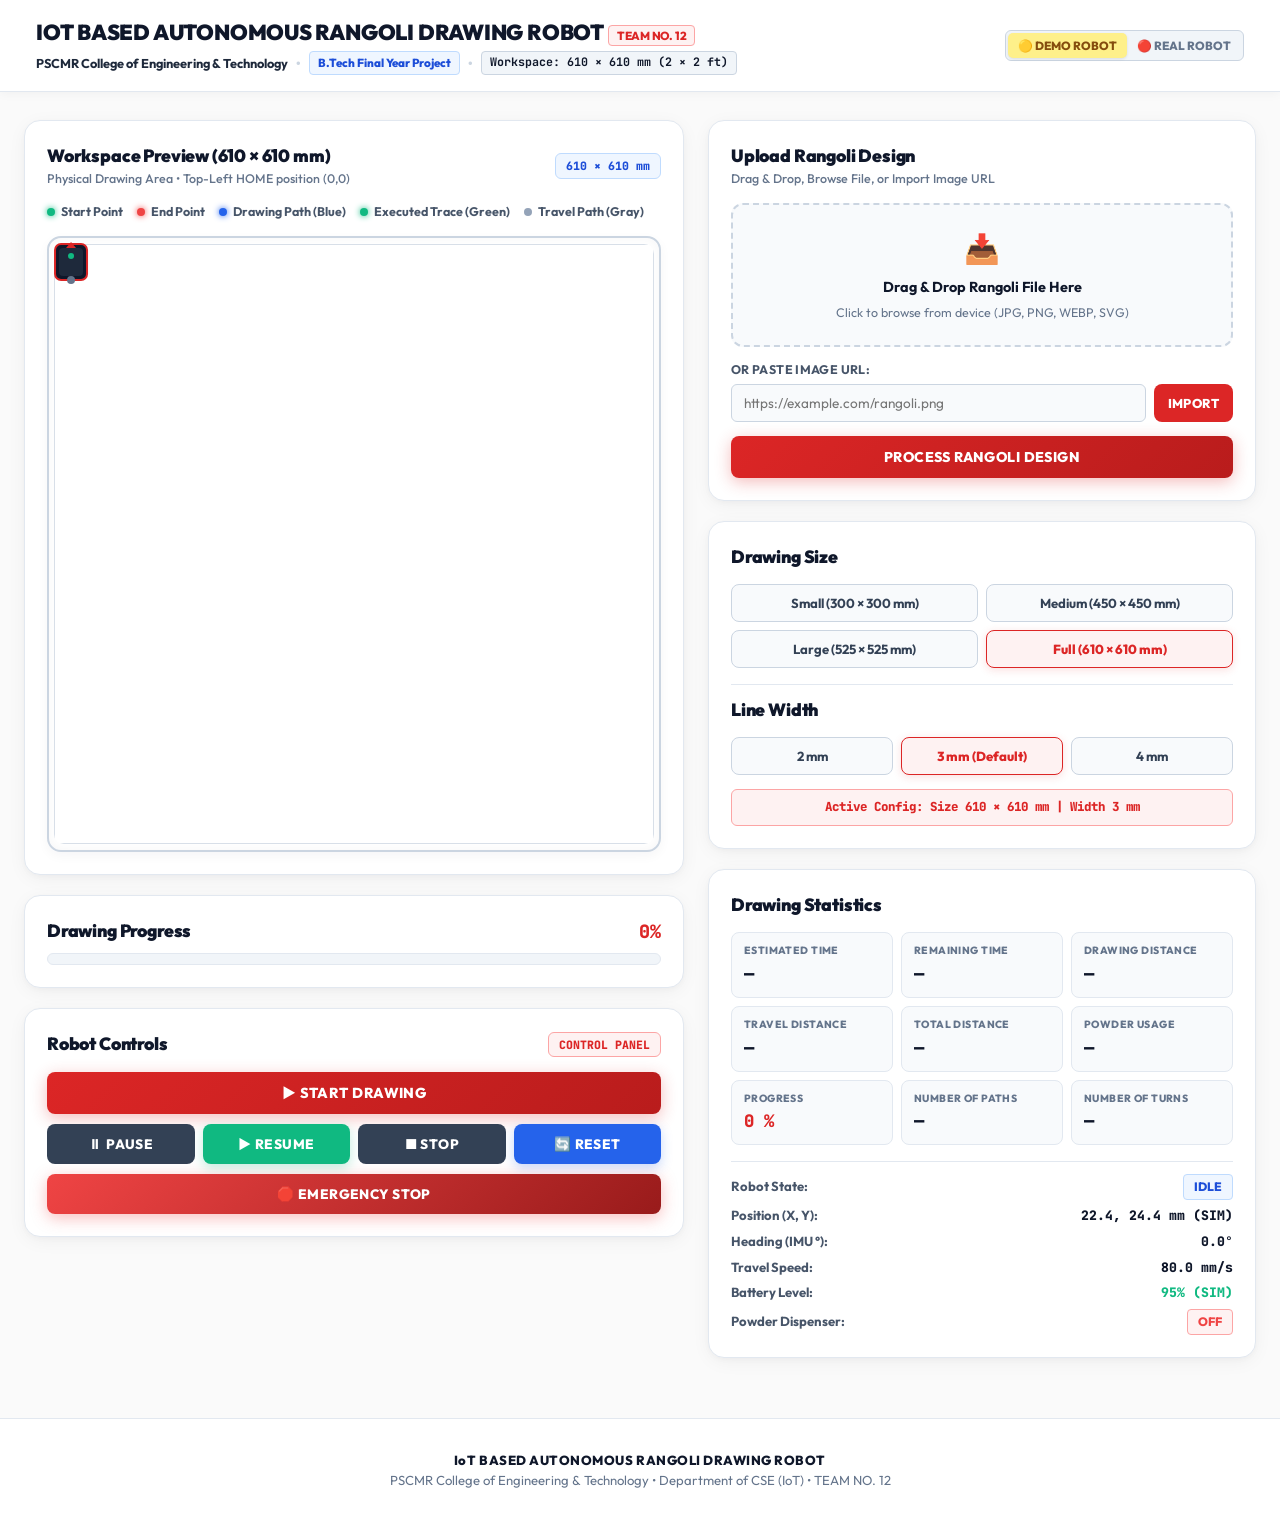
==== templates/index.html @ a28aa163 "style: keep Backend: Connected and Robot: Disconnected status pills visible in header" ====
<!DOCTYPE html>
<html lang="en">
<head>
    <meta charset="UTF-8">
    <meta name="viewport" content="width=device-width, initial-scale=1.0">
    <title>IoT Based Autonomous Rangoli Drawing Robot — Control Workstation</title>
    
    <!-- Google Fonts: Outfit, Inter & JetBrains Mono -->
    <link rel="preconnect" href="https://fonts.googleapis.com">
    <link rel="preconnect" href="https://fonts.gstatic.com" crossorigin>
    <link href="https://fonts.googleapis.com/css2?family=Inter:wght@400;500;600;700;800&family=JetBrains+Mono:wght@600;700;800&family=Outfit:wght@500;600;700;800;900&display=swap" rel="stylesheet">
    
    <!-- Master Stylesheet (Cache-Buster v=15.0) -->
    <link rel="stylesheet" href="/static/style.css?v=15.0">
</head>
<body class="light-theme-body">

    <!-- HEADER BAR Across Top Width -->
    <header class="designer-app-header">
        <div class="header-container">
            <!-- Left Side: Prominent Title Line 1 (Project Name + Team No. 12) & Line 2 (College + B.Tech Project) -->
            <div class="header-brand-box">
                <div class="header-title-box">
                    <!-- Line 1: Project Name followed by Team No. 12 -->
                    <h1 class="project-main-title">
                        IoT BASED AUTONOMOUS RANGOLI DRAWING ROBOT
                        <span class="badge-team inline-badge">Team No. 12</span>
                    </h1>
                    <!-- Line 2: College Name and B.Tech Final Year Project -->
                    <div class="project-subtitle-row">
                        <span class="info-bold">PSCMR College of Engineering & Technology</span>
                        <span class="sep">•</span>
                        <span class="badge-project-type">B.Tech Final Year Project</span>
                        <span class="sep">•</span>
                        <span class="workspace-pill">Workspace: 610 × 610 mm (2 × 2 ft)</span>
                    </div>
                </div>
            </div>

            <!-- Right Side: Compact Controls & Status Badges -->
            <div class="header-right-actions">
                <div class="mode-switch-group sm-switch">
                    <button id="btnModeDemo" class="btn-mode btn-mode-sm active" onclick="setRobotMode('DEMO')">🟡 DEMO ROBOT</button>
                    <button id="btnModeReal" class="btn-mode btn-mode-sm" onclick="setRobotMode('REAL')">🔴 REAL ROBOT</button>
                </div>
                <button id="btnDiscoverRobots" class="btn-scan-header btn-sm-header" onclick="openRobotDiscoveryModal()" style="display: none;">🔍 Discover Robots</button>
                
                <div class="header-status-pill pill-sm" id="pillWsBackend">
                    <span class="status-dot-pulse" id="backendStatusDot" style="background-color: #10B981;"></span>
                    <span id="backendStatusText">Backend: Connected</span>
                </div>
                <div class="header-status-pill pill-sm" id="pillRobotStatus">
                    <span class="status-dot-pulse" id="robotStatusDot" style="background-color: #64748B;"></span>
                    <span id="robotStatusText">Robot: Disconnected</span>
                </div>
            </div>
        </div>
    </header>

    <!-- MAIN TWO-COLUMN WORKSTATION LAYOUT -->
    <main class="page-layout">
        <div class="main-designer-grid">
            
            <!-- LEFT COLUMN: Workspace Preview -> Drawing Progress -> Robot Controls -->
            <div class="left-column">
                
                <!-- 1. Workspace Preview (610 x 610 mm) Card -->
                <section class="card card-light workspace-card" id="sectionWorkspace">
                    <div class="card-header">
                        <div class="header-title-wrapper">
                            <h2>Workspace Preview (610 × 610 mm)</h2>
                            <span class="card-subtitle">Physical Drawing Area &bull; Top-Left HOME position (0,0)</span>
                        </div>
                        <span class="hud-badge">610 × 610 mm</span>
                    </div>

                    <!-- Overlay Legend inside Workspace Card -->
                    <div class="workspace-overlay-legend" id="workspaceLegend">
                        <span class="legend-item"><span class="legend-dot dot-start"></span> Start Point</span>
                        <span class="legend-item"><span class="legend-dot dot-end"></span> End Point</span>
                        <span class="legend-item"><span class="legend-dot dot-draw"></span> Drawing Path (Blue)</span>
                        <span class="legend-item"><span class="legend-dot dot-completed"></span> Executed Trace (Green)</span>
                        <span class="legend-item"><span class="legend-dot dot-travel"></span> Travel Path (Gray)</span>
                    </div>

                    <!-- Canvas Viewport -->
                    <div class="canvas-workspace-wrapper">
                        <div class="canvas-viewport" id="canvasContainer">
                            <canvas id="simCanvas" width="600" height="600"></canvas>

                            <!-- SVG Robot Marker Overlay -->
                            <svg id="robotSvgVisual" class="robot-vector-marker" width="44" height="48" viewBox="0 0 44 48" style="position: absolute; top: 0px; left: 0px; z-index: 10; pointer-events: none;">
                                <g transform="translate(22, 24)">
                                    <rect x="-16" y="-18" width="32" height="36" rx="6" fill="#0F172A" stroke="#DC2626" stroke-width="2"/>
                                    <rect x="-12" y="-14" width="24" height="28" rx="4" fill="#1E293B"/>
                                    <circle id="robotStatusLed" cx="0" cy="-6" r="3" fill="#10B981"/>
                                    <polygon points="0,-20 -5,-14 5,-14" fill="#DC2626"/>
                                    <circle id="robotDispenserNozzle" cx="0" cy="18" r="4" fill="#64748B"/>
                                </g>
                            </svg>
                        </div>
                    </div>
                </section>

                <!-- 2. Drawing Progress Card -->
                <section class="card card-light progress-card">
                    <div class="card-header progress-header">
                        <div class="header-title-wrapper">
                            <h2>Drawing Progress</h2>
                        </div>
                        <span id="txtProgress" class="progress-pct-readout">0%</span>
                    </div>
                    <div class="progress-track">
                        <div id="barProgress" class="progress-fill"></div>
                    </div>
                </section>

                <!-- 3. Robot Controls Card -->
                <section class="card card-light robot-controls-card" id="sectionRobotControls">
                    <div class="card-header">
                        <div class="header-title-wrapper">
                            <h2>Robot Controls</h2>
                        </div>
                        <span class="hud-badge red-badge">CONTROL PANEL</span>
                    </div>

                    <div class="controls-action-bar">
                        <button type="button" id="btnStartDrawing" class="btn btn-red-cta btn-cta-full">▶ START DRAWING</button>
                        <div class="btn-row-group">
                            <button type="button" id="btnPause" class="btn btn-dark-action">⏸ PAUSE</button>
                            <button type="button" id="btnResume" class="btn btn-green-action">▶ RESUME</button>
                            <button type="button" id="btnStop" class="btn btn-dark-action">■ STOP</button>
                            <button type="button" id="btnReset" class="btn btn-blue-action">🔄 RESET</button>
                        </div>
                        <button type="button" id="btnEmergencyStop" class="btn btn-estop">🛑 EMERGENCY STOP</button>
                    </div>
                </section>

            </div>

            <!-- RIGHT COLUMN: Upload Rangoli Design -> Drawing Size & Line Width -> Drawing Statistics -->
            <div class="right-column">
                
                <!-- 1. Upload Rangoli Design Card -->
                <section class="card card-light upload-card" id="sectionUpload">
                    <div class="card-header">
                        <div class="header-title-wrapper">
                            <h2>Upload Rangoli Design</h2>
                            <span class="card-subtitle">Drag & Drop, Browse File, or Import Image URL</span>
                        </div>
                    </div>

                    <form id="uploadForm" enctype="multipart/form-data">
                        <!-- Dropzone Interface -->
                        <div class="upload-dropzone" id="dropzone">
                            <div class="dropzone-icon">📥</div>
                            <div class="dropzone-text">
                                <strong>Drag & Drop Rangoli File Here</strong><br>
                                <span class="dropzone-sub">Click to browse from device (JPG, PNG, WEBP, SVG)</span>
                            </div>
                            <input type="file" id="imageInput" accept="image/jpeg,image/png,image/webp,image/svg+xml" style="display: none;">
                        </div>

                        <!-- URL Import Row -->
                        <div class="url-input-container">
                            <label class="input-label">Or Paste Image URL:</label>
                            <div class="url-row">
                                <input type="url" id="imageUrlInput" class="text-input" placeholder="https://example.com/rangoli.png">
                                <button type="button" id="btnLoadUrl" class="btn btn-red-action btn-sm">Import</button>
                            </div>
                        </div>

                        <button type="submit" id="processBtn" class="btn btn-red-cta btn-full">
                            PROCESS RANGOLI DESIGN
                        </button>
                    </form>
                </section>

                <!-- 2. Drawing Size & Line Width Card -->
                <section class="card card-light drawing-options-card" id="sectionSettings">
                    <div class="card-header">
                        <div class="header-title-wrapper">
                            <h2>Drawing Size</h2>
                        </div>
                    </div>
                    <div class="setting-group">
                        <div class="setting-options-grid">
                            <button type="button" class="btn-option" id="btnSize300" onclick="setDrawingSize(300)">Small (300 × 300 mm)</button>
                            <button type="button" class="btn-option" id="btnSize450" onclick="setDrawingSize(450)">Medium (450 × 450 mm)</button>
                            <button type="button" class="btn-option" id="btnSize525" onclick="setDrawingSize(525)">Large (525 × 525 mm)</button>
                            <button type="button" class="btn-option active" id="btnSize610" onclick="setDrawingSize(610)">Full (610 × 610 mm)</button>
                        </div>
                    </div>

                    <div class="card-header divider-top">
                        <div class="header-title-wrapper">
                            <h2>Line Width</h2>
                        </div>
                    </div>
                    <div class="setting-group">
                        <div class="setting-options-grid grid-3">
                            <button type="button" class="btn-option" id="btnWidth2" onclick="setLineWidth(2)">2 mm</button>
                            <button type="button" class="btn-option active" id="btnWidth3" onclick="setLineWidth(3)">3 mm (Default)</button>
                            <button type="button" class="btn-option" id="btnWidth4" onclick="setLineWidth(4)">4 mm</button>
                        </div>
                    </div>

                    <div id="txtActiveConfigBadge" class="active-config-badge">
                        Active Config: Size 610 × 610 mm | Width 3 mm
                    </div>
                </section>

                <!-- 3. Drawing Statistics & Telemetry Card -->
                <section class="card card-light statistics-card">
                    <div class="card-header">
                        <div class="header-title-wrapper">
                            <h2>Drawing Statistics</h2>
                        </div>
                    </div>

                    <div class="info-metrics-grid">
                        <div class="metric-box">
                            <span class="metric-label">ESTIMATED TIME</span>
                            <span class="metric-value" id="valEstTime">00:00</span>
                        </div>
                        <div class="metric-box">
                            <span class="metric-label">REMAINING TIME</span>
                            <span class="metric-value" id="valRemTime">00:00</span>
                        </div>
                        <div class="metric-box">
                            <span class="metric-label">DRAWING DISTANCE</span>
                            <span class="metric-value" id="valDrawDist">0.0 m</span>
                        </div>
                        <div class="metric-box">
                            <span class="metric-label">TRAVEL DISTANCE</span>
                            <span class="metric-value" id="valTravelDist">0.0 m</span>
                        </div>
                        <div class="metric-box">
                            <span class="metric-label">TOTAL DISTANCE</span>
                            <span class="metric-value" id="valTotalDist">0.0 m</span>
                        </div>
                        <div class="metric-box">
                            <span class="metric-label">POWDER USAGE</span>
                            <span class="metric-value" id="valPowderUsage">0 g</span>
                        </div>
                        <div class="metric-box">
                            <span class="metric-label">PROGRESS</span>
                            <span class="metric-value red-highlight" id="valStatProgress">0 %</span>
                        </div>
                        <div class="metric-box">
                            <span class="metric-label">NUMBER OF PATHS</span>
                            <span class="metric-value" id="valPathCount">0</span>
                        </div>
                        <div class="metric-box">
                            <span class="metric-label">NUMBER OF TURNS</span>
                            <span class="metric-value" id="valTurnCount">0</span>
                        </div>
                    </div>

                    <!-- Telemetry Summary Rows -->
                    <div class="telemetry-summary-container">
                        <div class="tel-row">
                            <span class="tel-lbl">Robot State:</span>
                            <span class="status-badge badge-idle" id="valState">IDLE</span>
                        </div>
                        <div class="tel-row">
                            <span class="tel-lbl">Position (X, Y):</span>
                            <span class="tel-val" id="valPose">22.4, 24.4 mm</span>
                        </div>
                        <div class="tel-row">
                            <span class="tel-lbl">Heading (IMU °):</span>
                            <span class="tel-val" id="valHeading">0.0°</span>
                        </div>
                        <div class="tel-row">
                            <span class="tel-lbl">Travel Speed:</span>
                            <span class="tel-val" id="valSpeed">80.0 mm/s</span>
                        </div>
                        <div class="tel-row">
                            <span class="tel-lbl">Battery Level:</span>
                            <span class="tel-val green-text" id="valBatteryPct">95% (12.2V)</span>
                        </div>
                        <div class="tel-row">
                            <span class="tel-lbl">Powder Dispenser:</span>
                            <span class="status-badge badge-off" id="valPowder">OFF</span>
                        </div>
                    </div>
                </section>

            </div>
        </div>
    </main>

    <!-- OpenCV 5-Stage Diagnostics (Collapsible if active) -->
    <section class="card card-light pipeline-diagnostics-bar" id="pipelineCard" style="display: none; margin: 24px auto; max-width: 1440px;">
        <div class="card-header">
            <h2>OpenCV 5-Stage Vector Diagnostics</h2>
            <span id="txtDiagBadge" class="hud-badge">Vector Diagnostics</span>
        </div>
        <div class="diag-grid" style="display: grid; grid-template-columns: repeat(5, 1fr); gap: 8px; margin-top: 12px;">
            <div class="diag-stage"><span class="diag-lbl">1. Original</span><img id="imgOriginal" src="" alt="Original" style="width: 100%; height: 90px; object-fit: contain; background: #000; border-radius: 4px;"></div>
            <div class="diag-stage"><span class="diag-lbl">2. Threshold</span><img id="imgThreshold" src="" alt="Threshold" style="width: 100%; height: 90px; object-fit: contain; background: #000; border-radius: 4px;"></div>
            <div class="diag-stage"><span class="diag-lbl">3. Morphology</span><img id="imgMorphology" src="" alt="Morphology" style="width: 100%; height: 90px; object-fit: contain; background: #000; border-radius: 4px;"></div>
            <div class="diag-stage"><span class="diag-lbl">4. Contours</span><img id="imgEdges" src="" alt="Contours" style="width: 100%; height: 90px; object-fit: contain; background: #000; border-radius: 4px;"></div>
            <div class="diag-stage"><span class="diag-lbl">5. Overlay</span><img id="imgGrayscale" src="" alt="Overlay" style="width: 100%; height: 90px; object-fit: contain; background: #000; border-radius: 4px;"></div>
        </div>
        <div id="diagDetails" class="diag-details" style="margin-top: 10px; font-size: 0.8rem; color: #64748B;"></div>
    </section>

    <!-- ESP32 Robot Discovery Modal -->
    <div id="modalRobotDiscovery" class="modal-backdrop" style="display: none;">
        <div class="modal-content">
            <div class="modal-header">
                <h3>ESP32 ROBOT DISCOVERY</h3>
                <button type="button" onclick="closeRobotDiscoveryModal()" class="btn-close">✕</button>
            </div>
            <div class="modal-status">
                Backend WebSocket: <span class="green-text">● Connected</span>
            </div>
            <div id="discoveryRobotList" class="modal-list">
                <!-- Dynamically populated via AJAX call to /api/robots -->
            </div>
            <div class="modal-footer">
                <button type="button" class="btn btn-secondary" onclick="closeRobotDiscoveryModal()">Close</button>
            </div>
        </div>
    </div>

    <!-- Footer Across Bottom Width -->
    <footer class="designer-app-footer">
        <div class="footer-title">IoT BASED AUTONOMOUS RANGOLI DRAWING ROBOT</div>
        <div>PSCMR College of Engineering & Technology &bull; Department of CSE (IoT) &bull; TEAM NO. 12</div>
    </footer>

    <!-- Frontend Application Logic Script (With Cache-Buster v=15.0) -->
    <script src="/static/script.js?v=15.0"></script>
</body>
</html>
---- static/style.css ----
/**
 * IoT-Based Autonomous Rangoli Drawing Robot
 * Student B.Tech Project Master Stylesheet
 * High-End Light Theme UI System (Outfit + Inter + JetBrains Mono)
 */

:root {
    --bg-light: #F8FAFC;
    --card-bg: #FFFFFF;
    --card-border: #E2E8F0;
    --card-border-hover: #DC2626;
    --vivid-red: #DC2626;
    --vivid-red-hover: #B91C1C;
    --vivid-red-bright: #EF4444;
    --accent-green: #10B981;
    --text-main: #0F172A;
    --text-muted: #475569;
    --text-subtle: #64748B;
    --viewport-bg: #FFFFFF;
    --card-shadow: 0 4px 20px -2px rgba(15, 23, 42, 0.06), 0 2px 6px -1px rgba(15, 23, 42, 0.03);
    --card-shadow-hover: 0 12px 32px -4px rgba(220, 38, 38, 0.12), 0 4px 12px -2px rgba(15, 23, 42, 0.05);
}

* {
    box-sizing: border-box;
    margin: 0;
    padding: 0;
    font-family: 'Outfit', 'Inter', -apple-system, sans-serif;
    -webkit-font-smoothing: antialiased;
}

/* Plain White Stage Background */
body.light-theme-body {
    background-color: #FAFAFA;
    background-image: none;
    color: var(--text-main);
    padding: 0;
    margin: 0;
    min-height: 100vh;
    line-height: 1.5;
}

/* Sticky White Header Bar Across Top Width */
.designer-app-header {
    background: #FFFFFF;
    border-bottom: 1px solid var(--card-border);
    padding: 16px 36px;
    box-shadow: 0 2px 10px rgba(0, 0, 0, 0.04);
    position: sticky;
    top: 0;
    z-index: 100;
    backdrop-filter: blur(12px);
}

.header-container {
    display: flex;
    justify-content: space-between;
    align-items: center;
    max-width: 1440px;
    margin: 0 auto;
}

.header-brand-box {
    display: flex;
    align-items: center;
    gap: 14px;
}

.brand-logo-icon {
    font-size: 2rem;
    line-height: 1;
    background: #FEF2F2;
    padding: 8px;
    border-radius: 12px;
    border: 1px solid #FCA5A5;
}

.header-title-box {
    display: flex;
    flex-direction: column;
    gap: 3px;
}

.project-main-title {
    font-size: 1.35rem;
    font-weight: 900;
    color: #0F172A;
    letter-spacing: -0.01em;
    text-transform: uppercase;
}

.project-subtitle-row {
    display: flex;
    align-items: center;
    gap: 8px;
    flex-wrap: wrap;
    font-size: 0.8rem;
    color: #475569;
}

.badge-project-type {
    background: #EFF6FF;
    color: #1D4ED8;
    padding: 2px 8px;
    border-radius: 4px;
    font-weight: 800;
    font-size: 0.73rem;
    border: 1px solid #BFDBFE;
}

.badge-team {
    background: #FEF2F2;
    color: #DC2626;
    padding: 2px 8px;
    border-radius: 4px;
    font-weight: 800;
    font-size: 0.73rem;
    border: 1px solid #FCA5A5;
}

.info-bold {
    font-weight: 700;
    color: #1E293B;
}

.sep {
    color: #CBD5E1;
    font-weight: 900;
}

.workspace-pill {
    color: #0F172A;
    font-weight: 700;
    background: #F1F5F9;
    padding: 2px 8px;
    border-radius: 4px;
    border: 1px solid #CBD5E1;
    font-family: 'JetBrains Mono', monospace;
    font-size: 0.73rem;
}

.header-right-actions {
    display: flex;
    align-items: center;
    gap: 8px;
    flex-wrap: wrap;
    justify-content: flex-end;
}

.mode-switch-group.sm-switch {
    display: flex;
    background: #F1F5F9;
    padding: 2px;
    border-radius: 6px;
    border: 1px solid #CBD5E1;
}

.btn-mode {
    padding: 5px 10px;
    font-size: 0.74rem;
    font-weight: 800;
    border: none;
    border-radius: 5px;
    cursor: pointer;
    background: transparent;
    color: var(--text-subtle);
    transition: all 0.2s ease;
    user-select: none;
    text-transform: uppercase;
}

.btn-mode.active#btnModeDemo {
    background: #FEF08A;
    color: #854D0E;
    box-shadow: 0 1px 3px rgba(0,0,0,0.1);
}

.btn-mode.active#btnModeReal {
    background: #10B981;
    color: #FFFFFF;
    box-shadow: 0 2px 6px rgba(16, 185, 129, 0.3);
}

.btn-scan-header.btn-sm-header {
    background: #2563EB;
    color: #FFFFFF;
    border: none;
    padding: 5px 12px;
    border-radius: 6px;
    font-size: 0.74rem;
    font-weight: 800;
    cursor: pointer;
    user-select: none;
}

.header-status-pill.pill-sm {
    display: flex;
    align-items: center;
    gap: 6px;
    background: #F8FAFC;
    border: 1px solid #E2E8F0;
    padding: 5px 12px;
    border-radius: 16px;
    font-size: 0.74rem;
    font-weight: 700;
    color: #334155;
}

.status-dot-pulse {
    width: 9px;
    height: 9px;
    border-radius: 50%;
    animation: pulseGlow 2s infinite ease-in-out;
}

@keyframes pulseGlow {
    0% { transform: scale(0.95); opacity: 0.8; }
    50% { transform: scale(1.25); opacity: 1; }
    100% { transform: scale(0.95); opacity: 0.8; }
}

/* Page Layout */
.page-layout {
    max-width: 1440px;
    margin: 28px auto;
    padding: 0 24px;
}

.main-designer-grid {
    display: grid;
    grid-template-columns: 660px 1fr;
    gap: 24px;
    align-items: start;
}

/* Crisp White Card Containers */
.card {
    border-radius: 16px;
    padding: 22px;
    margin-bottom: 20px;
    box-shadow: var(--card-shadow);
    transition: transform 0.2s ease, box-shadow 0.2s ease, border-color 0.2s ease;
}

.card-light {
    background: var(--card-bg);
    color: var(--text-main);
    border: 1px solid var(--card-border);
}

.card-light:hover {
    border-color: var(--card-border-hover);
    box-shadow: var(--card-shadow-hover);
}

.card-header {
    display: flex;
    justify-content: space-between;
    align-items: center;
    margin-bottom: 14px;
}

.header-title-wrapper h2 {
    font-size: 1.1rem;
    font-weight: 900;
    color: #0F172A;
    letter-spacing: -0.01em;
}

.card-subtitle {
    font-size: 0.78rem;
    color: var(--text-subtle);
    font-weight: 500;
    margin-top: 1px;
    display: block;
}

.hud-badge {
    font-family: 'JetBrains Mono', monospace;
    font-size: 0.72rem;
    font-weight: 800;
    background: #EFF6FF;
    color: #1D4ED8;
    padding: 3px 10px;
    border-radius: 6px;
    border: 1px solid #BFDBFE;
}

.hud-badge.red-badge {
    background: #FEF2F2;
    color: var(--vivid-red);
    border-color: #FCA5A5;
}

/* Canvas Viewport */
.canvas-workspace-wrapper {
    margin-top: 8px;
}

.workspace-overlay-legend {
    display: flex;
    flex-wrap: wrap;
    gap: 14px;
    margin-bottom: 14px;
    font-size: 0.78rem;
    color: var(--text-muted);
    font-weight: 700;
}

.legend-item {
    display: flex;
    align-items: center;
    gap: 6px;
}

.legend-dot {
    width: 8px;
    height: 8px;
    border-radius: 50%;
}

.dot-start { background: #10B981; box-shadow: 0 0 6px #10B981; }
.dot-end { background: #EF4444; box-shadow: 0 0 6px #EF4444; }
.dot-draw { background: #2563EB; box-shadow: 0 0 6px #2563EB; }
.dot-completed { background: #10B981; box-shadow: 0 0 6px #10B981; }
.dot-travel { background: #94A3B8; }

.canvas-viewport {
    display: flex;
    justify-content: center;
    align-items: center;
    background: var(--viewport-bg);
    border: 2px solid #CBD5E1;
    border-radius: 14px;
    padding: 6px;
    position: relative;
    box-shadow: inset 0 0 12px rgba(15, 23, 42, 0.04), 0 4px 12px rgba(15, 23, 42, 0.04);
}

#simCanvas {
    background: var(--viewport-bg);
    border-radius: 10px;
    display: block;
}

/* Progress Section */
.progress-card {
    margin-bottom: 20px;
}

.progress-header {
    margin-bottom: 8px;
}

.progress-pct-readout {
    font-size: 1.15rem;
    font-weight: 900;
    color: var(--vivid-red);
    font-family: 'JetBrains Mono', monospace;
}

.progress-track {
    width: 100%;
    background: #F1F5F9;
    height: 12px;
    border-radius: 6px;
    overflow: hidden;
    margin-top: 6px;
    border: 1px solid #E2E8F0;
}

.progress-fill {
    width: 0%;
    height: 100%;
    background: linear-gradient(90deg, var(--vivid-red), #10B981);
    box-shadow: 0 0 8px rgba(220, 38, 38, 0.3);
    transition: width 0.2s ease;
}

/* Dropzone Interface */
.upload-dropzone {
    border: 2px dashed #CBD5E1;
    background: #F8FAFC;
    border-radius: 12px;
    padding: 22px;
    text-align: center;
    cursor: pointer;
    transition: all 0.2s ease;
}

.upload-dropzone:hover {
    border-color: var(--vivid-red);
    background: #FEF2F2;
}

.dropzone-icon {
    font-size: 1.8rem;
    margin-bottom: 4px;
}

.dropzone-text strong {
    color: #0F172A;
    font-size: 0.9rem;
    font-weight: 700;
}

.dropzone-sub {
    font-size: 0.78rem;
    color: var(--text-subtle);
}

.url-input-container {
    margin-top: 14px;
}

.input-label {
    display: block;
    font-size: 0.78rem;
    font-weight: 700;
    color: var(--text-muted);
    margin-bottom: 4px;
    text-transform: uppercase;
    letter-spacing: 0.03em;
}

.url-row {
    display: flex;
    gap: 8px;
}

.text-input {
    flex: 1;
    padding: 9px 12px;
    background: #F8FAFC;
    border: 1px solid #CBD5E1;
    border-radius: 6px;
    color: #0F172A;
    font-size: 0.85rem;
}

.text-input:focus {
    border-color: var(--vivid-red);
    outline: none;
}

/* Options Grid */
.divider-top {
    margin-top: 16px;
    padding-top: 12px;
    border-top: 1px solid #E2E8F0;
}

.setting-options-grid {
    display: grid;
    grid-template-columns: 1fr 1fr;
    gap: 8px;
    margin-top: 8px;
}

.setting-options-grid.grid-3 {
    grid-template-columns: 1fr 1fr 1fr;
}

.btn-option {
    display: flex;
    align-items: center;
    justify-content: center;
    padding: 10px 12px;
    background: #F8FAFC;
    border: 1px solid #CBD5E1;
    border-radius: 8px;
    font-size: 0.82rem;
    font-weight: 700;
    color: #334155;
    cursor: pointer;
    transition: all 0.15s ease;
    user-select: none;
}

.btn-option:hover {
    background: #F1F5F9;
    border-color: #94A3B8;
    color: #0F172A;
}

.btn-option.active {
    background: #FEF2F2 !important;
    border-color: var(--vivid-red) !important;
    color: var(--vivid-red) !important;
    font-weight: 800 !important;
    box-shadow: 0 2px 8px rgba(220, 38, 38, 0.15) !important;
}

.active-config-badge {
    margin-top: 14px;
    font-size: 0.78rem;
    font-weight: 800;
    color: var(--vivid-red);
    background: #FEF2F2;
    padding: 8px 14px;
    border-radius: 6px;
    border: 1px solid #FCA5A5;
    text-align: center;
    font-family: 'JetBrains Mono', monospace;
}

/* Statistics & Telemetry Grid */
.info-metrics-grid {
    display: grid;
    grid-template-columns: repeat(3, 1fr);
    gap: 8px;
    margin-top: 10px;
}

.metric-box {
    background: #F8FAFC;
    border: 1px solid #E2E8F0;
    padding: 10px 12px;
    border-radius: 8px;
    transition: border-color 0.2s ease, box-shadow 0.2s ease;
}

.metric-box:hover {
    border-color: var(--vivid-red);
    box-shadow: 0 2px 10px rgba(220, 38, 38, 0.1);
}

.metric-label {
    font-size: 0.65rem;
    font-weight: 800;
    color: var(--text-subtle);
    display: block;
    letter-spacing: 0.04em;
    text-transform: uppercase;
}

.metric-value {
    font-size: 1.08rem;
    font-weight: 900;
    color: #0F172A;
    margin-top: 2px;
    display: block;
    font-family: 'JetBrains Mono', monospace;
}

.red-highlight { color: var(--vivid-red) !important; }

/* Telemetry Summary Rows */
.telemetry-summary-container {
    margin-top: 16px;
    padding-top: 12px;
    border-top: 1px solid #E2E8F0;
    display: flex;
    flex-direction: column;
    gap: 6px;
}

.tel-row {
    display: flex;
    justify-content: space-between;
    align-items: center;
    font-size: 0.82rem;
}

.tel-lbl {
    font-weight: 700;
    color: var(--text-muted);
}

.tel-val {
    font-weight: 800;
    color: #0F172A;
    font-family: 'JetBrains Mono', monospace;
}

.green-text { color: #10B981 !important; }

.status-badge {
    padding: 3px 10px;
    border-radius: 4px;
    font-weight: 800;
    font-size: 0.76rem;
}

.badge-idle { background: #EFF6FF; color: #1D4ED8; border: 1px solid #BFDBFE; }
.badge-on { background: #ECFDF5; color: #10B981; border: 1px solid #A7F3D0; }
.badge-off { background: #FEF2F2; color: #EF4444; border: 1px solid #FCA5A5; }

/* Motion Controls */
.controls-action-bar {
    display: flex;
    flex-direction: column;
    gap: 10px;
    margin-top: 8px;
}

.btn-row-group {
    display: flex;
    gap: 8px;
}

.btn-row-group .btn {
    flex: 1;
}

.btn {
    padding: 11px 18px;
    font-size: 0.85rem;
    font-weight: 800;
    border: none;
    border-radius: 8px;
    cursor: pointer;
    transition: all 0.2s ease;
    display: inline-flex;
    align-items: center;
    justify-content: center;
    user-select: none;
    text-transform: uppercase;
    letter-spacing: 0.03em;
}

.btn:hover:not(:disabled) {
    transform: translateY(-1px);
    box-shadow: 0 6px 16px rgba(0, 0, 0, 0.15);
}

.btn:disabled {
    opacity: 0.4;
    cursor: not-allowed;
}

.btn-red-cta {
    background: linear-gradient(135deg, #DC2626, #B91C1C);
    color: #FFFFFF;
    box-shadow: 0 4px 16px rgba(220, 38, 38, 0.3);
}

.btn-red-cta:hover:not(:disabled) {
    background: linear-gradient(135deg, #EF4444, #991B1B);
}

.btn-cta-full {
    width: 100%;
    padding: 12px;
    font-size: 0.9rem;
}

.btn-red-action {
    background: var(--vivid-red);
    color: #FFFFFF;
}

.btn-dark-action {
    background: #334155;
    color: #FFFFFF;
}

.btn-green-action {
    background: #10B981;
    color: #FFFFFF;
    box-shadow: 0 4px 12px rgba(16, 185, 129, 0.25);
}

.btn-blue-action {
    background: #2563EB;
    color: #FFFFFF;
    box-shadow: 0 4px 12px rgba(37, 99, 235, 0.25);
}

.btn-estop {
    background: linear-gradient(135deg, #EF4444, #991B1B);
    color: #FFFFFF;
    box-shadow: 0 4px 16px rgba(239, 68, 68, 0.35);
    width: 100%;
}

.btn-sm { padding: 8px 14px; font-size: 0.8rem; }
.btn-full { width: 100%; margin-top: 14px; padding: 12px; font-size: 0.88rem; }

/* Footer Across Bottom Width */
.designer-app-footer {
    text-align: center;
    padding: 32px;
    color: var(--text-subtle);
    font-size: 0.82rem;
    margin-top: 40px;
    border-top: 1px solid var(--card-border);
    background: #FFFFFF;
}

.footer-title {
    font-weight: 800;
    color: #0F172A;
    letter-spacing: 0.04em;
}
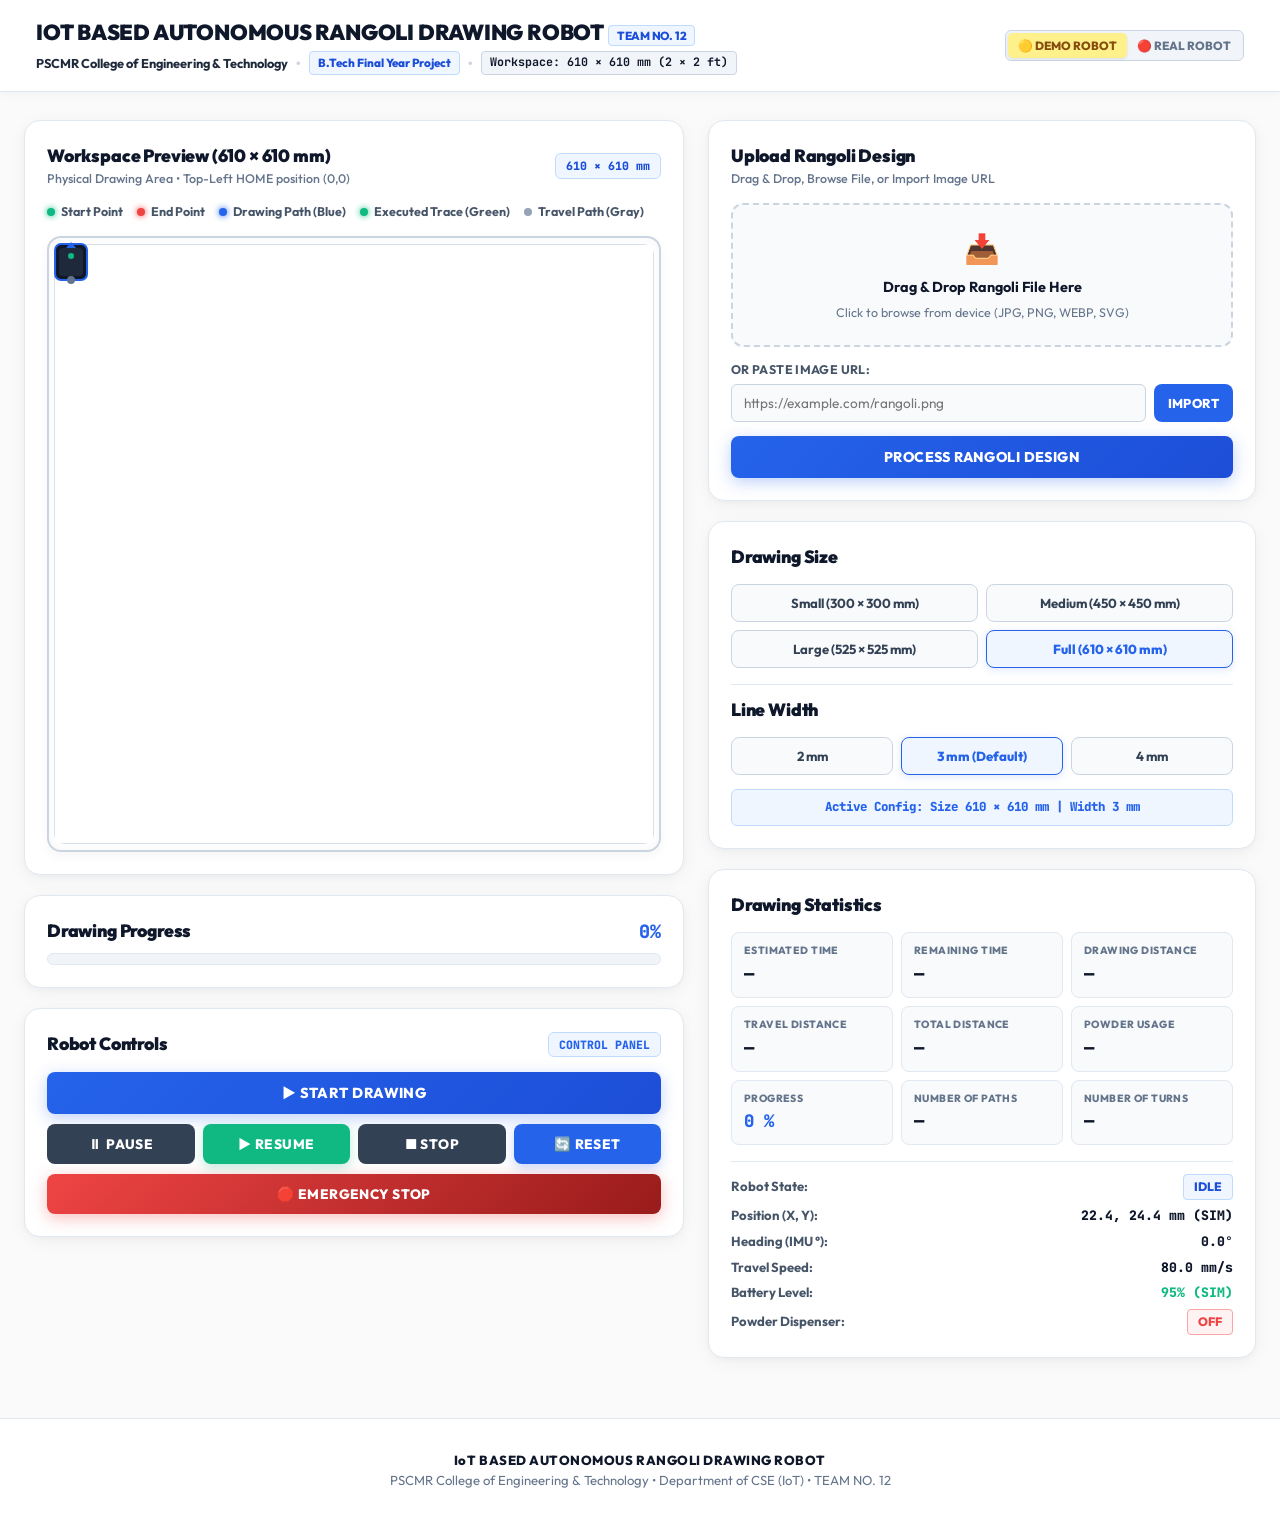
==== commit 849326f4: "style: remove red theme completely across buttons, badges, highlights, SVG marker, and active states" ====
--- a/templates/index.html
+++ b/templates/index.html
@@ -91,10 +91,10 @@
                             <!-- SVG Robot Marker Overlay -->
                             <svg id="robotSvgVisual" class="robot-vector-marker" width="44" height="48" viewBox="0 0 44 48" style="position: absolute; top: 0px; left: 0px; z-index: 10; pointer-events: none;">
                                 <g transform="translate(22, 24)">
-                                    <rect x="-16" y="-18" width="32" height="36" rx="6" fill="#0F172A" stroke="#DC2626" stroke-width="2"/>
+                                    <rect x="-16" y="-18" width="32" height="36" rx="6" fill="#0F172A" stroke="#2563EB" stroke-width="2"/>
                                     <rect x="-12" y="-14" width="24" height="28" rx="4" fill="#1E293B"/>
                                     <circle id="robotStatusLed" cx="0" cy="-6" r="3" fill="#10B981"/>
-                                    <polygon points="0,-20 -5,-14 5,-14" fill="#DC2626"/>
+                                    <polygon points="0,-20 -5,-14 5,-14" fill="#2563EB"/>
                                     <circle id="robotDispenserNozzle" cx="0" cy="18" r="4" fill="#64748B"/>
                                 </g>
                             </svg>
--- a/static/style.css
+++ b/static/style.css
@@ -8,17 +8,17 @@
     --bg-light: #F8FAFC;
     --card-bg: #FFFFFF;
     --card-border: #E2E8F0;
-    --card-border-hover: #DC2626;
-    --vivid-red: #DC2626;
-    --vivid-red-hover: #B91C1C;
-    --vivid-red-bright: #EF4444;
+    --card-border-hover: #94A3B8;
+    --vivid-red: #2563EB;
+    --vivid-red-hover: #1D4ED8;
+    --vivid-red-bright: #3B82F6;
     --accent-green: #10B981;
     --text-main: #0F172A;
     --text-muted: #475569;
     --text-subtle: #64748B;
     --viewport-bg: #FFFFFF;
     --card-shadow: 0 4px 20px -2px rgba(15, 23, 42, 0.06), 0 2px 6px -1px rgba(15, 23, 42, 0.03);
-    --card-shadow-hover: 0 12px 32px -4px rgba(220, 38, 38, 0.12), 0 4px 12px -2px rgba(15, 23, 42, 0.05);
+    --card-shadow-hover: 0 8px 24px -2px rgba(15, 23, 42, 0.08), 0 4px 12px -2px rgba(15, 23, 42, 0.04);
 }
 
 * {
@@ -109,13 +109,13 @@
 }
 
 .badge-team {
-    background: #FEF2F2;
-    color: #DC2626;
+    background: #EFF6FF;
+    color: #1D4ED8;
     padding: 2px 8px;
     border-radius: 4px;
     font-weight: 800;
     font-size: 0.73rem;
-    border: 1px solid #FCA5A5;
+    border: 1px solid #BFDBFE;
 }
 
 .info-bold {
@@ -287,9 +287,9 @@
 }
 
 .hud-badge.red-badge {
-    background: #FEF2F2;
-    color: var(--vivid-red);
-    border-color: #FCA5A5;
+    background: #EFF6FF;
+    color: #2563EB;
+    border-color: #BFDBFE;
 }
 
 /* Canvas Viewport */
@@ -355,7 +355,7 @@
 .progress-pct-readout {
     font-size: 1.15rem;
     font-weight: 900;
-    color: var(--vivid-red);
+    color: #2563EB;
     font-family: 'JetBrains Mono', monospace;
 }
 
@@ -372,8 +372,8 @@
 .progress-fill {
     width: 0%;
     height: 100%;
-    background: linear-gradient(90deg, var(--vivid-red), #10B981);
-    box-shadow: 0 0 8px rgba(220, 38, 38, 0.3);
+    background: linear-gradient(90deg, #2563EB, #10B981);
+    box-shadow: 0 0 8px rgba(37, 99, 235, 0.3);
     transition: width 0.2s ease;
 }
 
@@ -389,8 +389,8 @@
 }
 
 .upload-dropzone:hover {
-    border-color: var(--vivid-red);
-    background: #FEF2F2;
+    border-color: #2563EB;
+    background: #EFF6FF;
 }
 
 .dropzone-icon {
@@ -439,7 +439,7 @@
 }
 
 .text-input:focus {
-    border-color: var(--vivid-red);
+    border-color: #2563EB;
     outline: none;
 }
 
@@ -484,22 +484,22 @@
 }
 
 .btn-option.active {
-    background: #FEF2F2 !important;
-    border-color: var(--vivid-red) !important;
-    color: var(--vivid-red) !important;
+    background: #EFF6FF !important;
+    border-color: #2563EB !important;
+    color: #2563EB !important;
     font-weight: 800 !important;
-    box-shadow: 0 2px 8px rgba(220, 38, 38, 0.15) !important;
+    box-shadow: 0 2px 8px rgba(37, 99, 235, 0.15) !important;
 }
 
 .active-config-badge {
     margin-top: 14px;
     font-size: 0.78rem;
     font-weight: 800;
-    color: var(--vivid-red);
-    background: #FEF2F2;
+    color: #2563EB;
+    background: #EFF6FF;
     padding: 8px 14px;
     border-radius: 6px;
-    border: 1px solid #FCA5A5;
+    border: 1px solid #BFDBFE;
     text-align: center;
     font-family: 'JetBrains Mono', monospace;
 }
@@ -521,8 +521,8 @@
 }
 
 .metric-box:hover {
-    border-color: var(--vivid-red);
-    box-shadow: 0 2px 10px rgba(220, 38, 38, 0.1);
+    border-color: #2563EB;
+    box-shadow: 0 2px 8px rgba(37, 99, 235, 0.12);
 }
 
 .metric-label {
@@ -543,7 +543,7 @@
     font-family: 'JetBrains Mono', monospace;
 }
 
-.red-highlight { color: var(--vivid-red) !important; }
+.red-highlight { color: #2563EB !important; }
 
 /* Telemetry Summary Rows */
 .telemetry-summary-container {
@@ -630,13 +630,13 @@
 }
 
 .btn-red-cta {
-    background: linear-gradient(135deg, #DC2626, #B91C1C);
-    color: #FFFFFF;
-    box-shadow: 0 4px 16px rgba(220, 38, 38, 0.3);
+    background: linear-gradient(135deg, #2563EB, #1D4ED8);
+    color: #FFFFFF;
+    box-shadow: 0 4px 16px rgba(37, 99, 235, 0.3);
 }
 
 .btn-red-cta:hover:not(:disabled) {
-    background: linear-gradient(135deg, #EF4444, #991B1B);
+    background: linear-gradient(135deg, #3B82F6, #1E40AF);
 }
 
 .btn-cta-full {
@@ -646,7 +646,7 @@
 }
 
 .btn-red-action {
-    background: var(--vivid-red);
+    background: #2563EB;
     color: #FFFFFF;
 }
 
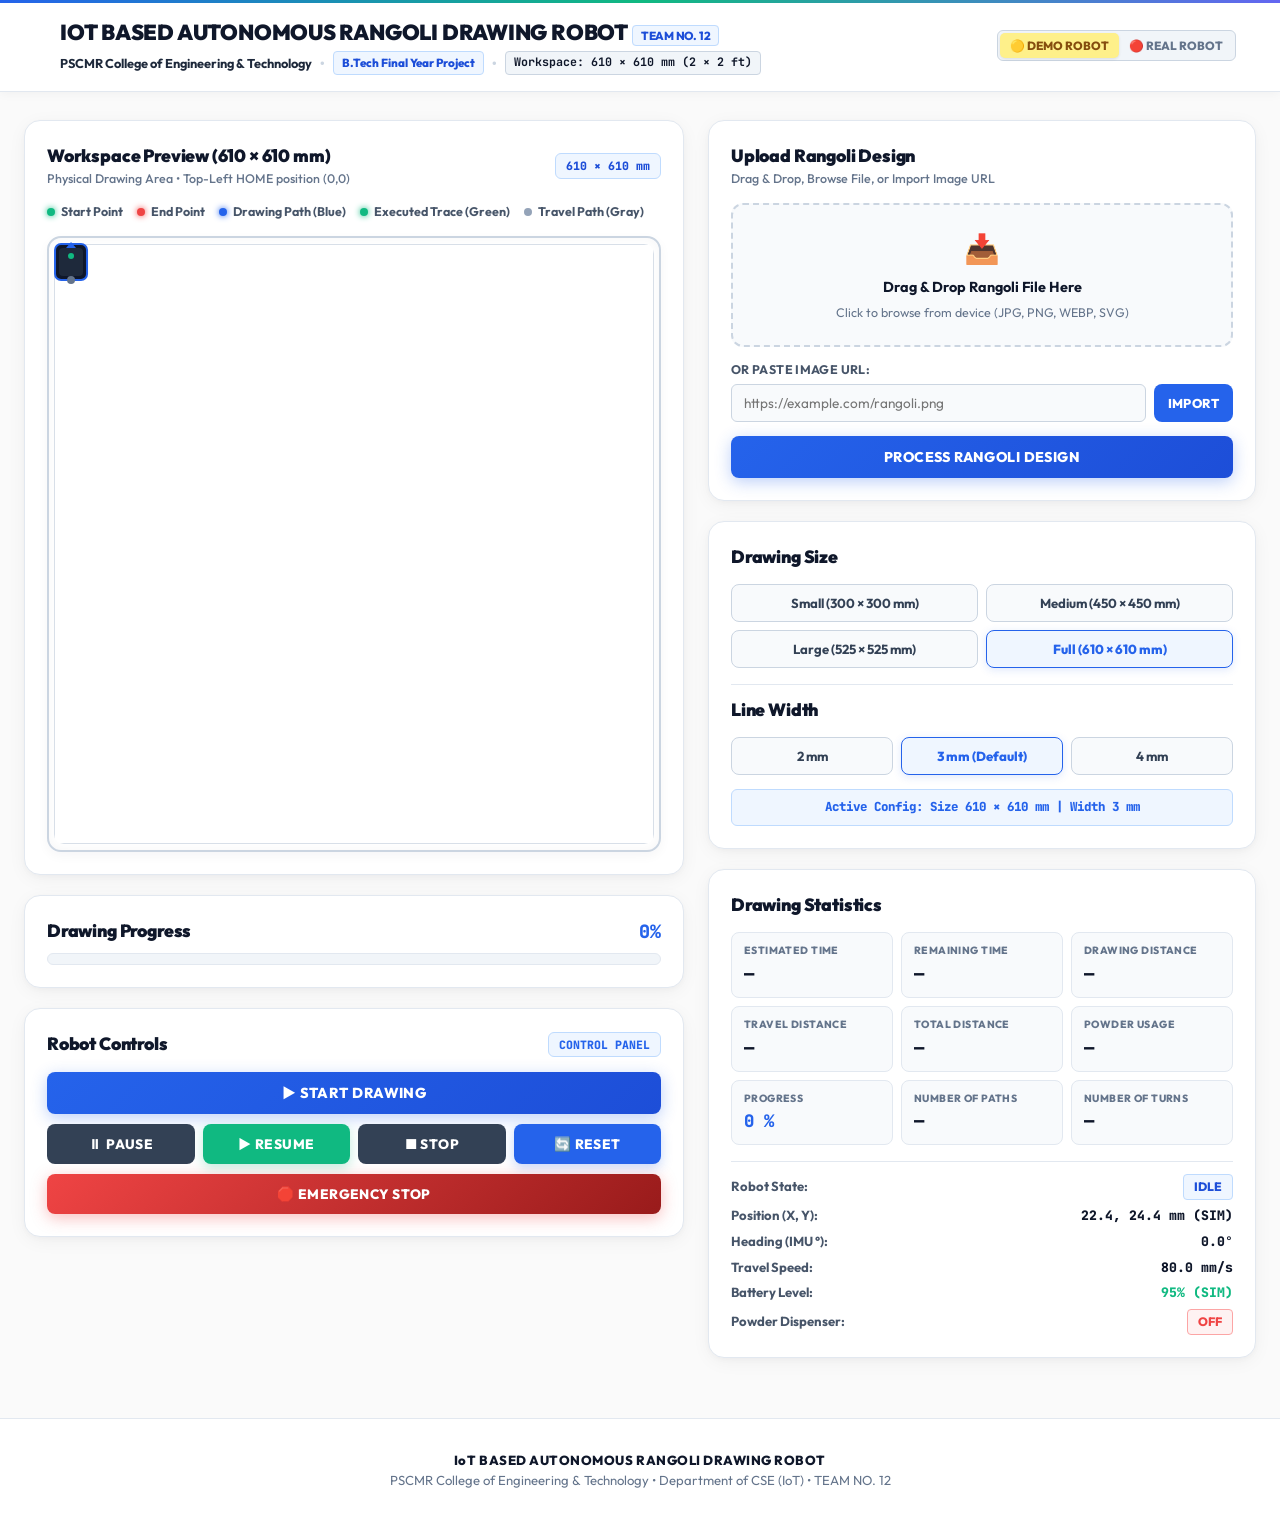
==== commit 1ef83ef1: "style: stack status pills into 2 lines (Line 1: Backend: Connected, Line 2: Robot: Disconnected)" ====
--- a/templates/index.html
+++ b/templates/index.html
@@ -45,13 +45,15 @@
                 </div>
                 <button id="btnDiscoverRobots" class="btn-scan-header btn-sm-header" onclick="openRobotDiscoveryModal()" style="display: none;">🔍 Discover Robots</button>
                 
-                <div class="header-status-pill pill-sm" id="pillWsBackend">
-                    <span class="status-dot-pulse" id="backendStatusDot" style="background-color: #10B981;"></span>
-                    <span id="backendStatusText">Backend: Connected</span>
-                </div>
-                <div class="header-status-pill pill-sm" id="pillRobotStatus">
-                    <span class="status-dot-pulse" id="robotStatusDot" style="background-color: #64748B;"></span>
-                    <span id="robotStatusText">Robot: Disconnected</span>
+                <div class="header-status-column">
+                    <div class="header-status-pill pill-sm" id="pillWsBackend">
+                        <span class="status-dot-pulse" id="backendStatusDot" style="background-color: #10B981;"></span>
+                        <span id="backendStatusText">Backend: Connected</span>
+                    </div>
+                    <div class="header-status-pill pill-sm" id="pillRobotStatus">
+                        <span class="status-dot-pulse" id="robotStatusDot" style="background-color: #64748B;"></span>
+                        <span id="robotStatusText">Robot: Disconnected</span>
+                    </div>
                 </div>
             </div>
         </div>
--- a/static/style.css
+++ b/static/style.css
@@ -52,6 +52,16 @@
     backdrop-filter: blur(12px);
 }
 
+.designer-app-header::before {
+    content: '';
+    position: absolute;
+    top: 0;
+    left: 0;
+    right: 0;
+    height: 3px;
+    background: linear-gradient(90deg, #2563EB, #10B981, #6366F1);
+}
+
 .header-container {
     display: flex;
     justify-content: space-between;
@@ -79,6 +89,7 @@
     display: flex;
     flex-direction: column;
     gap: 3px;
+    margin-left: 24px;
 }
 
 .project-main-title {
@@ -193,15 +204,22 @@
     user-select: none;
 }
 
+.header-status-column {
+    display: flex;
+    flex-direction: column;
+    gap: 3px;
+    align-items: flex-end;
+}
+
 .header-status-pill.pill-sm {
     display: flex;
     align-items: center;
     gap: 6px;
     background: #F8FAFC;
     border: 1px solid #E2E8F0;
-    padding: 5px 12px;
-    border-radius: 16px;
-    font-size: 0.74rem;
+    padding: 4px 10px;
+    border-radius: 14px;
+    font-size: 0.72rem;
     font-weight: 700;
     color: #334155;
 }
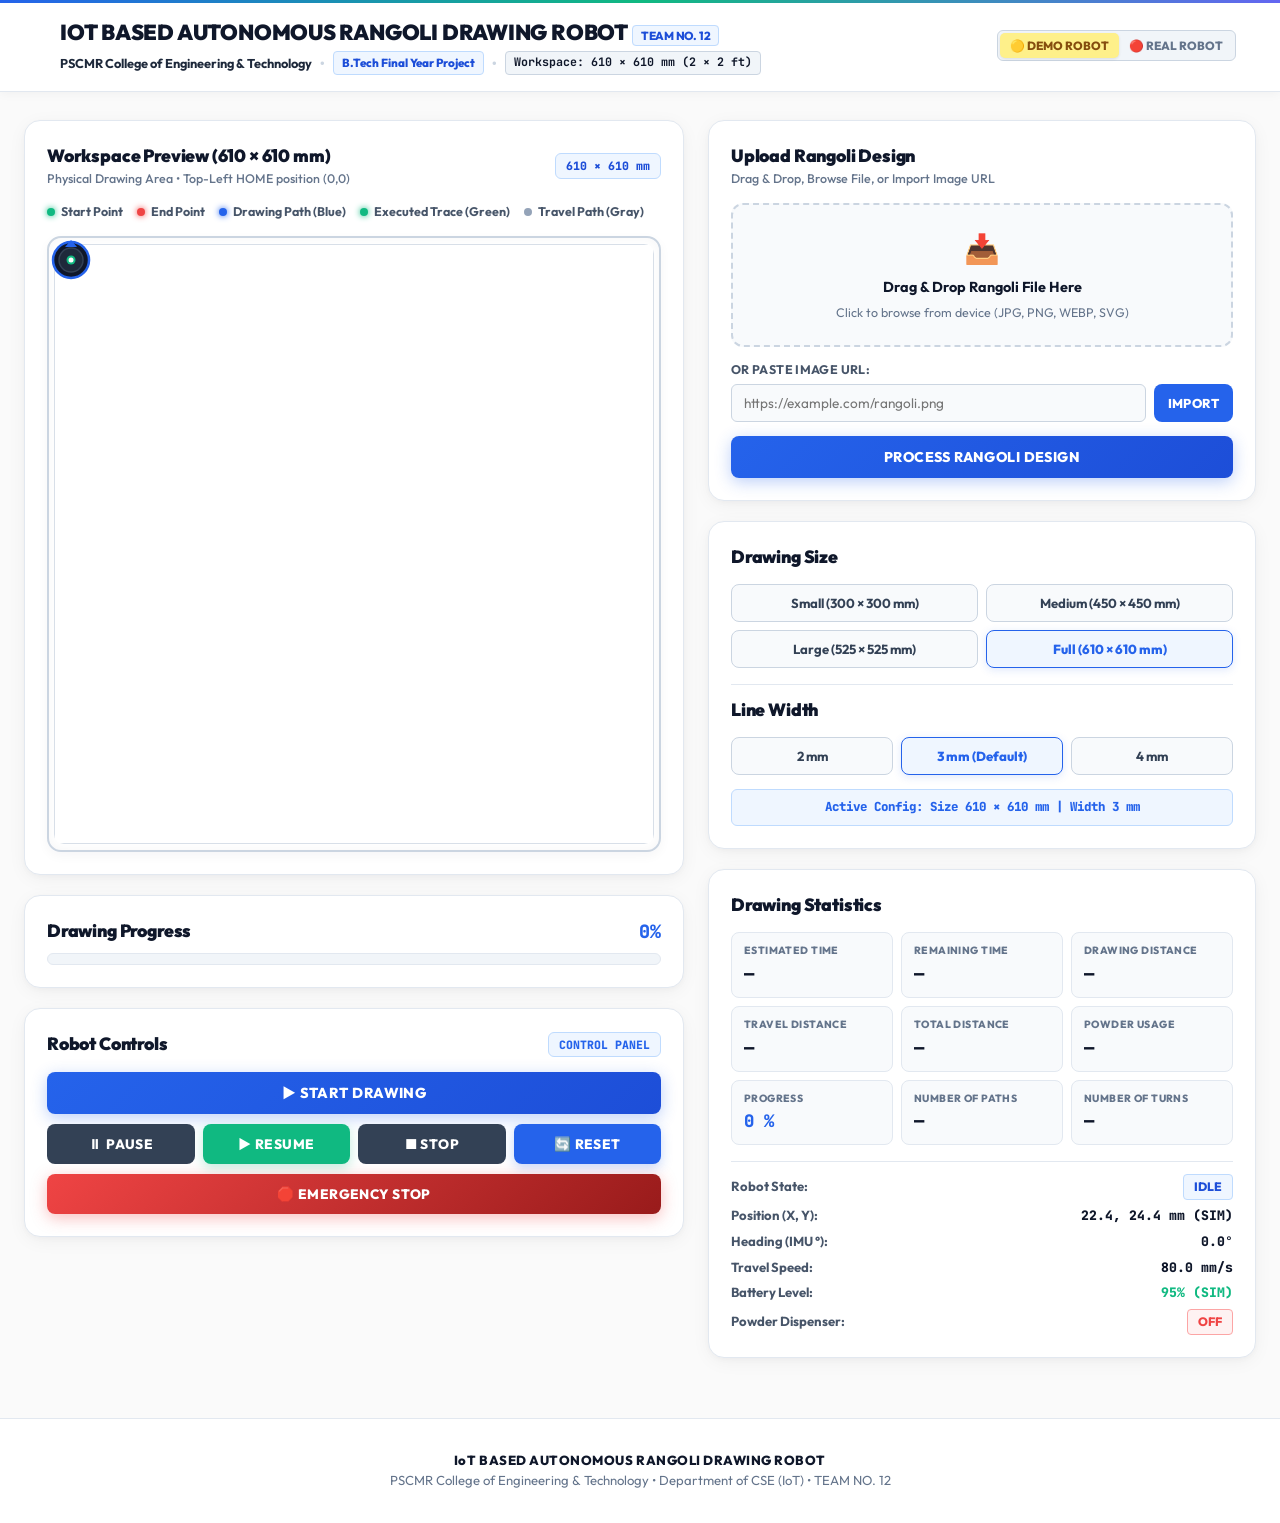
==== commit cf8514a2: "style: update robot SVG marker overlay to a circular chassis design" ====
--- a/templates/index.html
+++ b/templates/index.html
@@ -90,14 +90,19 @@
                         <div class="canvas-viewport" id="canvasContainer">
                             <canvas id="simCanvas" width="600" height="600"></canvas>
 
-                            <!-- SVG Robot Marker Overlay -->
-                            <svg id="robotSvgVisual" class="robot-vector-marker" width="44" height="48" viewBox="0 0 44 48" style="position: absolute; top: 0px; left: 0px; z-index: 10; pointer-events: none;">
-                                <g transform="translate(22, 24)">
-                                    <rect x="-16" y="-18" width="32" height="36" rx="6" fill="#0F172A" stroke="#2563EB" stroke-width="2"/>
-                                    <rect x="-12" y="-14" width="24" height="28" rx="4" fill="#1E293B"/>
-                                    <circle id="robotStatusLed" cx="0" cy="-6" r="3" fill="#10B981"/>
-                                    <polygon points="0,-20 -5,-14 5,-14" fill="#2563EB"/>
-                                    <circle id="robotDispenserNozzle" cx="0" cy="18" r="4" fill="#64748B"/>
+                            <!-- SVG Circular Robot Marker Overlay -->
+                            <svg id="robotSvgVisual" class="robot-vector-marker" width="44" height="44" viewBox="0 0 44 44" style="position: absolute; top: 0px; left: 0px; z-index: 10; pointer-events: none;">
+                                <g transform="translate(22, 22)">
+                                    <!-- Circular Outer Chassis -->
+                                    <circle cx="0" cy="0" r="18" fill="#0F172A" stroke="#2563EB" stroke-width="2.5"/>
+                                    <!-- Circular Inner Core -->
+                                    <circle cx="0" cy="0" r="12" fill="#1E293B" stroke="#334155" stroke-width="1.5"/>
+                                    <!-- Directional Pointer Triangle -->
+                                    <polygon points="0,-20 -6,-13 6,-13" fill="#2563EB"/>
+                                    <!-- Robot Center Status LED -->
+                                    <circle id="robotStatusLed" cx="0" cy="0" r="4.5" fill="#10B981"/>
+                                    <!-- Powder Dispenser Center Nozzle -->
+                                    <circle id="robotDispenserNozzle" cx="0" cy="0" r="2.5" fill="#FFFFFF"/>
                                 </g>
                             </svg>
                         </div>
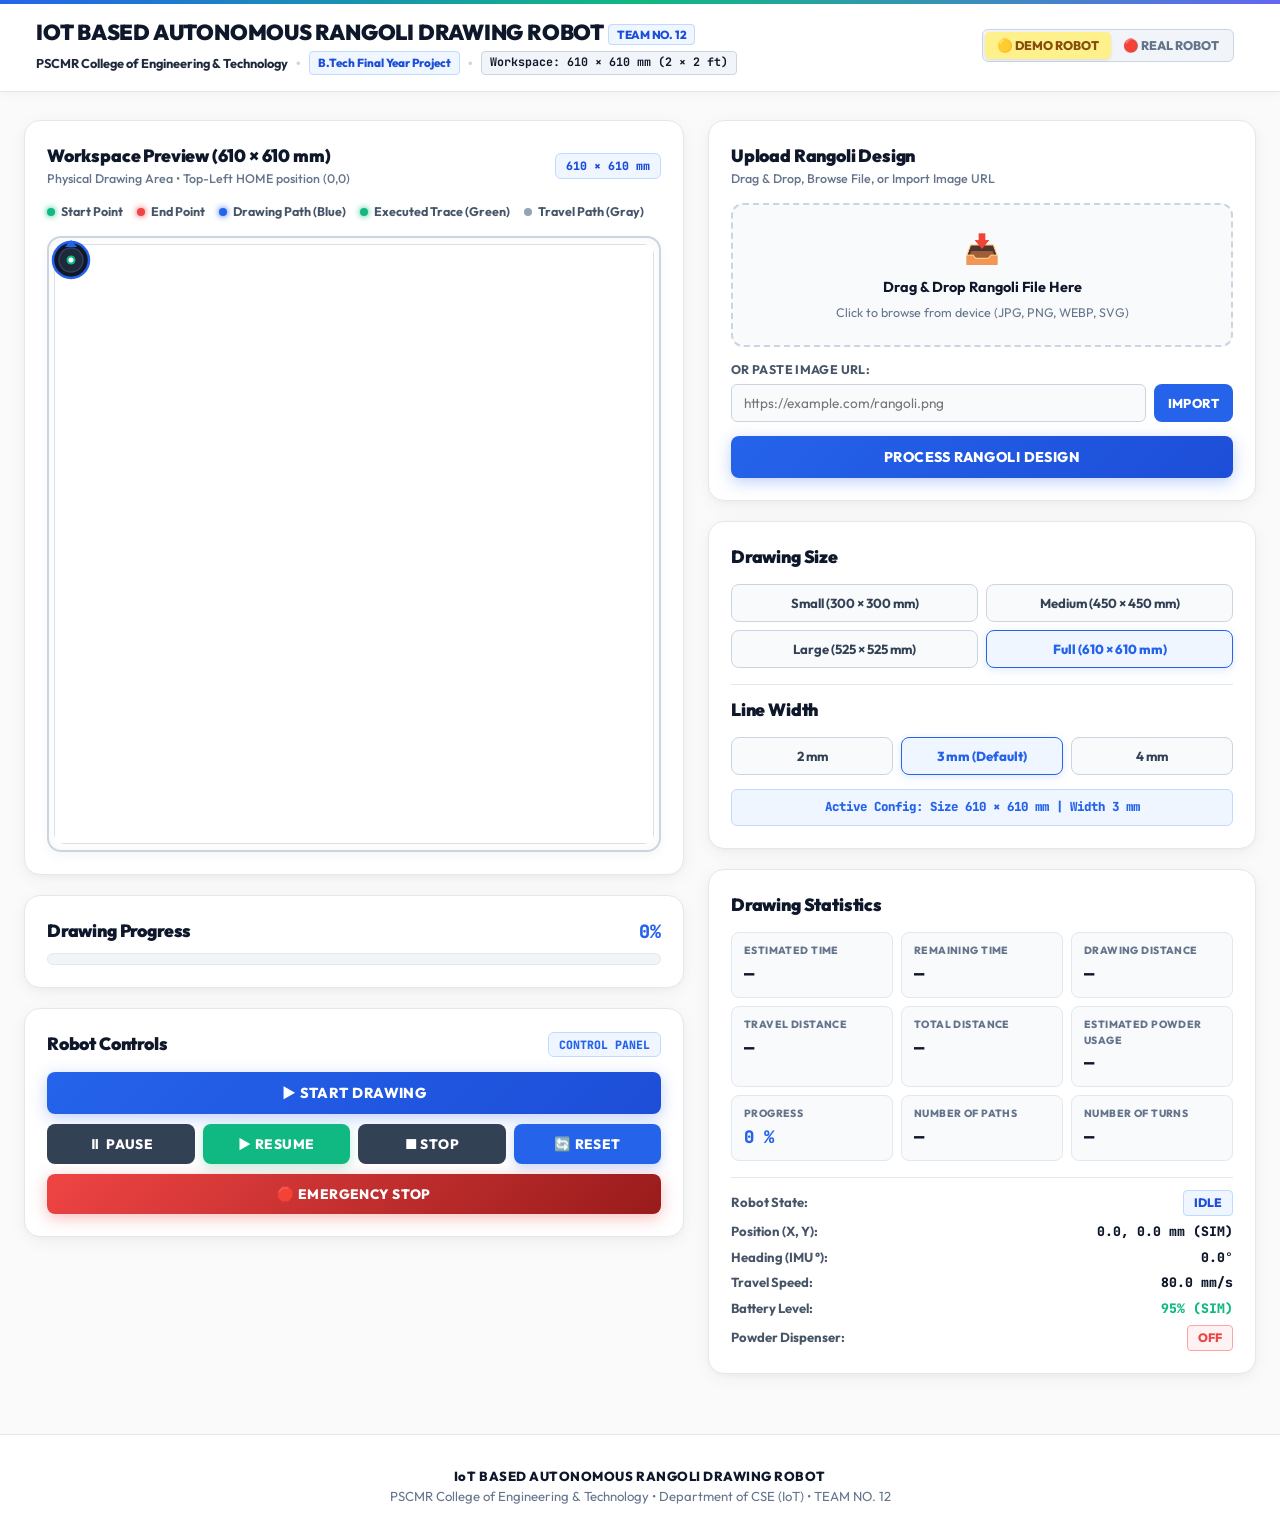
==== commit 75deb070: "feat: complete authoritative 610x610mm workspace coordinate system, TOP-LEFT (0,0) HOME, instant cli" ====
--- a/templates/index.html
+++ b/templates/index.html
@@ -228,27 +228,27 @@
                     <div class="info-metrics-grid">
                         <div class="metric-box">
                             <span class="metric-label">ESTIMATED TIME</span>
-                            <span class="metric-value" id="valEstTime">00:00</span>
+                            <span class="metric-value" id="valEstTime">—</span>
                         </div>
                         <div class="metric-box">
                             <span class="metric-label">REMAINING TIME</span>
-                            <span class="metric-value" id="valRemTime">00:00</span>
+                            <span class="metric-value" id="valRemTime">—</span>
                         </div>
                         <div class="metric-box">
                             <span class="metric-label">DRAWING DISTANCE</span>
-                            <span class="metric-value" id="valDrawDist">0.0 m</span>
+                            <span class="metric-value" id="valDrawDist">—</span>
                         </div>
                         <div class="metric-box">
                             <span class="metric-label">TRAVEL DISTANCE</span>
-                            <span class="metric-value" id="valTravelDist">0.0 m</span>
+                            <span class="metric-value" id="valTravelDist">—</span>
                         </div>
                         <div class="metric-box">
                             <span class="metric-label">TOTAL DISTANCE</span>
-                            <span class="metric-value" id="valTotalDist">0.0 m</span>
-                        </div>
-                        <div class="metric-box">
-                            <span class="metric-label">POWDER USAGE</span>
-                            <span class="metric-value" id="valPowderUsage">0 g</span>
+                            <span class="metric-value" id="valTotalDist">—</span>
+                        </div>
+                        <div class="metric-box">
+                            <span class="metric-label">ESTIMATED POWDER USAGE</span>
+                            <span class="metric-value" id="valPowderUsage">—</span>
                         </div>
                         <div class="metric-box">
                             <span class="metric-label">PROGRESS</span>
@@ -256,11 +256,11 @@
                         </div>
                         <div class="metric-box">
                             <span class="metric-label">NUMBER OF PATHS</span>
-                            <span class="metric-value" id="valPathCount">0</span>
+                            <span class="metric-value" id="valPathCount">—</span>
                         </div>
                         <div class="metric-box">
                             <span class="metric-label">NUMBER OF TURNS</span>
-                            <span class="metric-value" id="valTurnCount">0</span>
+                            <span class="metric-value" id="valTurnCount">—</span>
                         </div>
                     </div>
 
@@ -272,7 +272,7 @@
                         </div>
                         <div class="tel-row">
                             <span class="tel-lbl">Position (X, Y):</span>
-                            <span class="tel-val" id="valPose">22.4, 24.4 mm</span>
+                            <span class="tel-val" id="valPose">0.0, 0.0 mm</span>
                         </div>
                         <div class="tel-row">
                             <span class="tel-lbl">Heading (IMU °):</span>
--- a/static/style.css
+++ b/static/style.css
@@ -58,7 +58,7 @@
     top: 0;
     left: 0;
     right: 0;
-    height: 3px;
+    height: 3.5px;
     background: linear-gradient(90deg, #2563EB, #10B981, #6366F1);
 }
 
@@ -68,28 +68,23 @@
     align-items: center;
     max-width: 1440px;
     margin: 0 auto;
+    gap: 16px;
+    width: 100%;
 }
 
 .header-brand-box {
     display: flex;
     align-items: center;
-    gap: 14px;
-}
-
-.brand-logo-icon {
-    font-size: 2rem;
-    line-height: 1;
-    background: #FEF2F2;
-    padding: 8px;
-    border-radius: 12px;
-    border: 1px solid #FCA5A5;
+    gap: 12px;
+    min-width: 0;
 }
 
 .header-title-box {
     display: flex;
     flex-direction: column;
     gap: 3px;
-    margin-left: 24px;
+    margin-left: 0;
+    min-width: 0;
 }
 
 .project-main-title {
@@ -98,15 +93,17 @@
     color: #0F172A;
     letter-spacing: -0.01em;
     text-transform: uppercase;
+    white-space: nowrap;
 }
 
 .project-subtitle-row {
     display: flex;
     align-items: center;
     gap: 8px;
-    flex-wrap: wrap;
+    flex-wrap: nowrap;
     font-size: 0.8rem;
     color: #475569;
+    white-space: nowrap;
 }
 
 .badge-project-type {
@@ -127,6 +124,7 @@
     font-weight: 800;
     font-size: 0.73rem;
     border: 1px solid #BFDBFE;
+    vertical-align: middle;
 }
 
 .info-bold {
@@ -153,8 +151,8 @@
 .header-right-actions {
     display: flex;
     align-items: center;
-    gap: 8px;
-    flex-wrap: wrap;
+    gap: 10px;
+    flex-shrink: 0;
     justify-content: flex-end;
 }
 
@@ -167,8 +165,8 @@
 }
 
 .btn-mode {
-    padding: 5px 10px;
-    font-size: 0.74rem;
+    padding: 6px 12px;
+    font-size: 0.78rem;
     font-weight: 800;
     border: none;
     border-radius: 5px;
@@ -196,9 +194,9 @@
     background: #2563EB;
     color: #FFFFFF;
     border: none;
-    padding: 5px 12px;
+    padding: 6px 12px;
     border-radius: 6px;
-    font-size: 0.74rem;
+    font-size: 0.78rem;
     font-weight: 800;
     cursor: pointer;
     user-select: none;
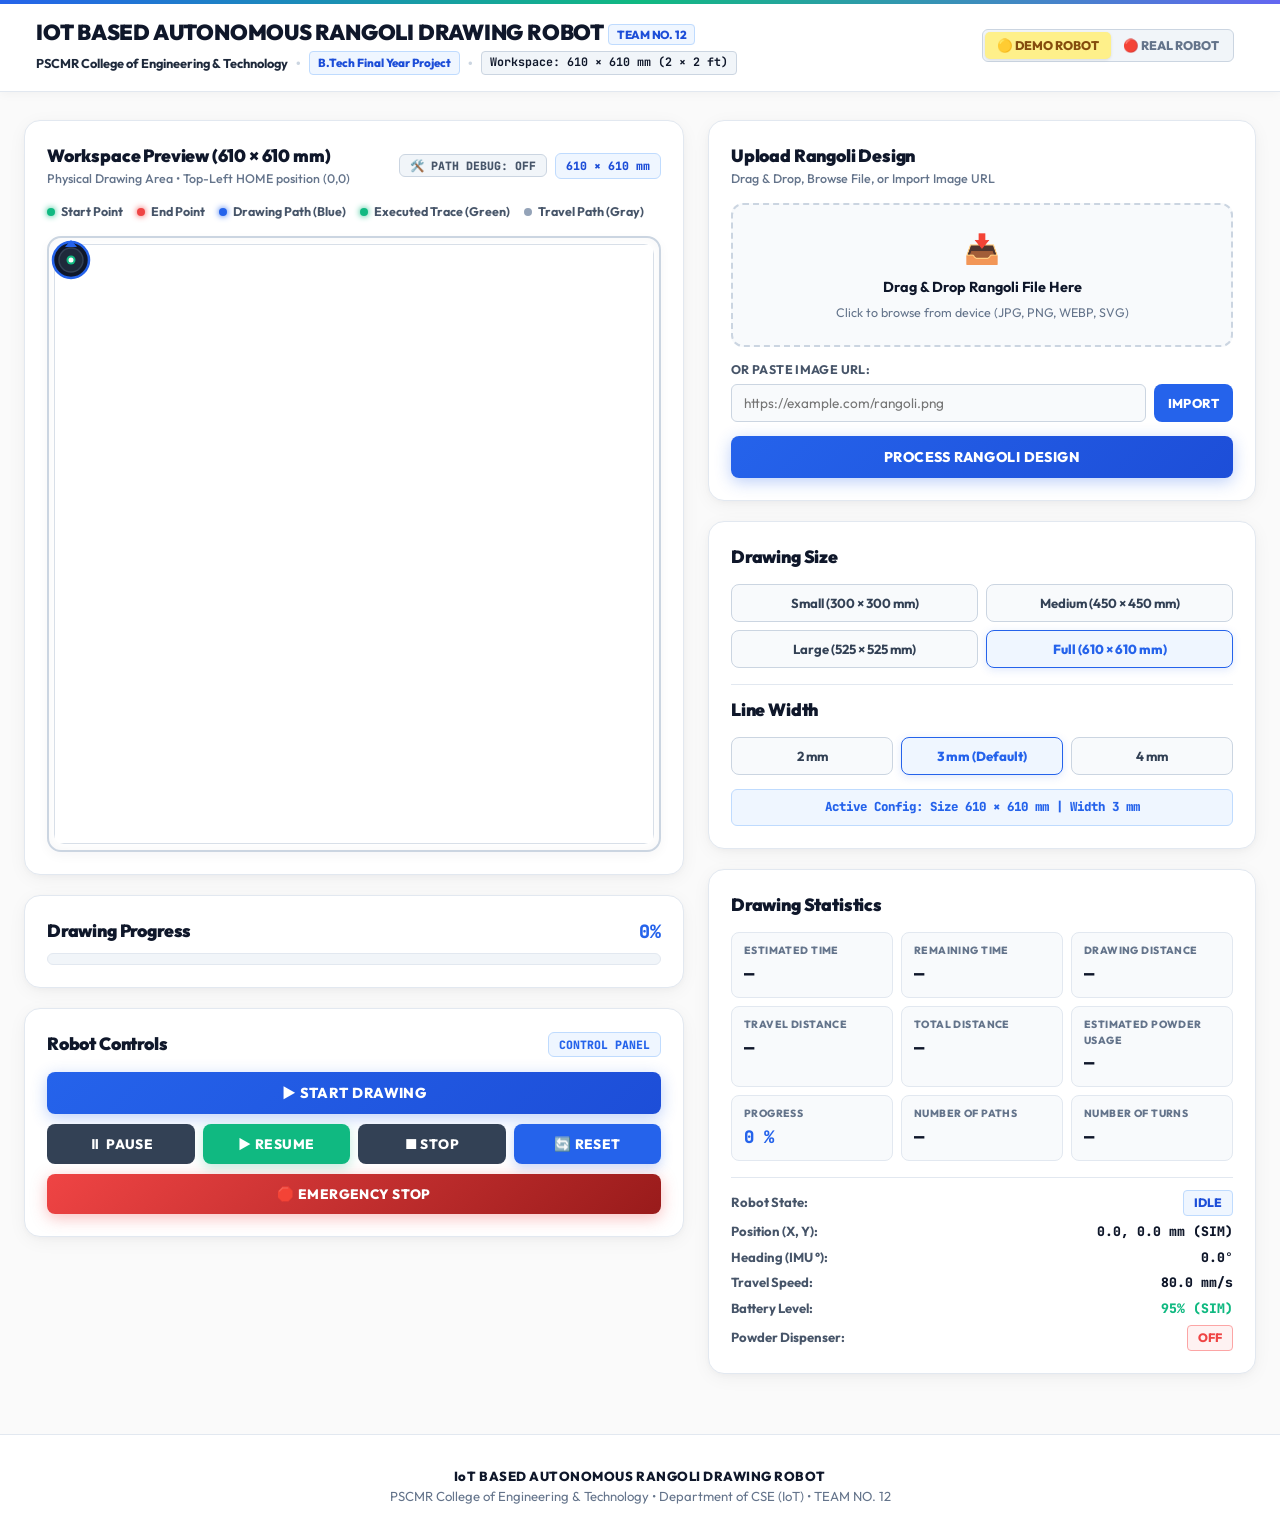
==== commit e4351c9d: "fix: complete high-fidelity line art & SVG vector processing engine with closed-path point rotation " ====
--- a/templates/index.html
+++ b/templates/index.html
@@ -73,7 +73,10 @@
                             <h2>Workspace Preview (610 × 610 mm)</h2>
                             <span class="card-subtitle">Physical Drawing Area &bull; Top-Left HOME position (0,0)</span>
                         </div>
-                        <span class="hud-badge">610 × 610 mm</span>
+                        <div style="display: flex; align-items: center; gap: 8px;">
+                            <button type="button" id="btnPathDebugToggle" class="hud-badge" style="cursor: pointer; background: #F1F5F9; border: 1px solid #CBD5E1; color: #475569;" onclick="togglePathDebugMode()">🛠️ PATH DEBUG: OFF</button>
+                            <span class="hud-badge">610 × 610 mm</span>
+                        </div>
                     </div>
 
                     <!-- Overlay Legend inside Workspace Card -->
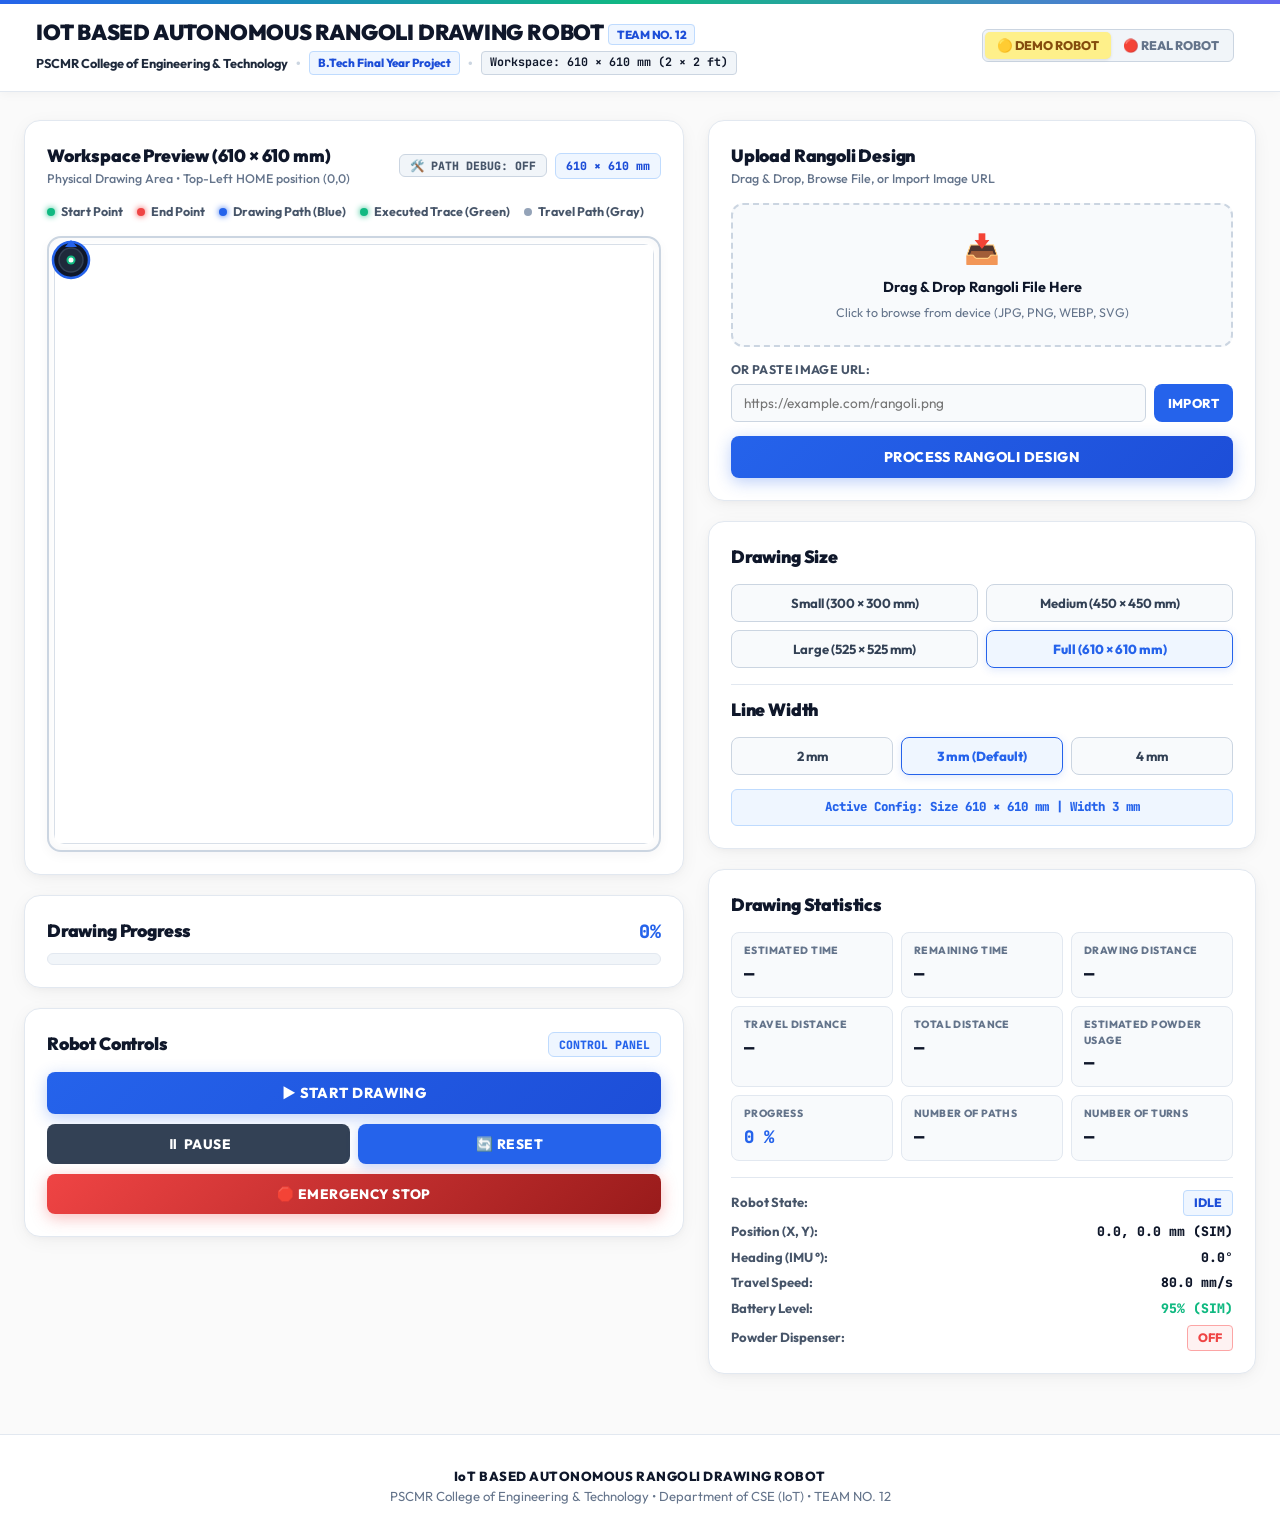
==== commit ecd53639: "style: simplify CONTROL PANEL layout with clean primary CTA, toggleable PAUSE/RESUME, RESET, and EME" ====
--- a/templates/index.html
+++ b/templates/index.html
@@ -138,8 +138,6 @@
                         <button type="button" id="btnStartDrawing" class="btn btn-red-cta btn-cta-full">▶ START DRAWING</button>
                         <div class="btn-row-group">
                             <button type="button" id="btnPause" class="btn btn-dark-action">⏸ PAUSE</button>
-                            <button type="button" id="btnResume" class="btn btn-green-action">▶ RESUME</button>
-                            <button type="button" id="btnStop" class="btn btn-dark-action">■ STOP</button>
                             <button type="button" id="btnReset" class="btn btn-blue-action">🔄 RESET</button>
                         </div>
                         <button type="button" id="btnEmergencyStop" class="btn btn-estop">🛑 EMERGENCY STOP</button>
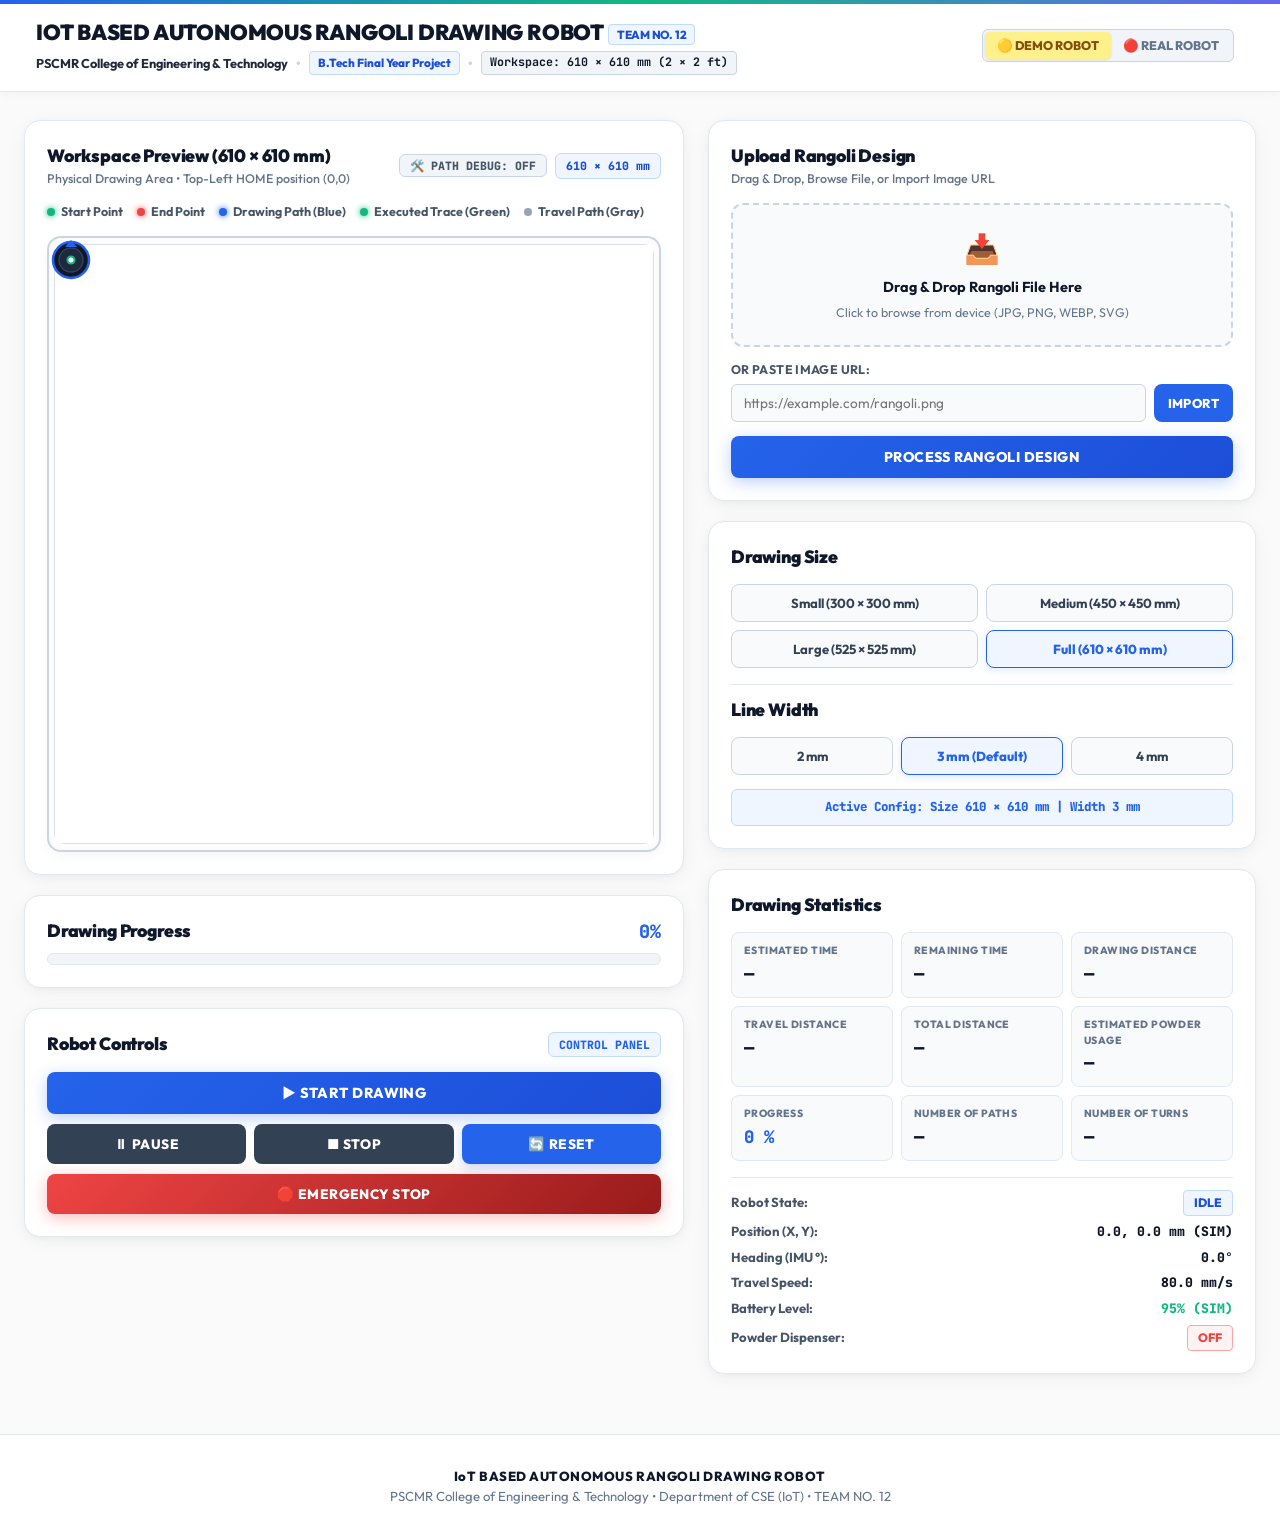
==== commit 3227cabe: "feat: add STOP button to Robot Controls panel" ====
--- a/templates/index.html
+++ b/templates/index.html
@@ -138,6 +138,7 @@
                         <button type="button" id="btnStartDrawing" class="btn btn-red-cta btn-cta-full">▶ START DRAWING</button>
                         <div class="btn-row-group">
                             <button type="button" id="btnPause" class="btn btn-dark-action">⏸ PAUSE</button>
+                            <button type="button" id="btnStop" class="btn btn-dark-action">■ STOP</button>
                             <button type="button" id="btnReset" class="btn btn-blue-action">🔄 RESET</button>
                         </div>
                         <button type="button" id="btnEmergencyStop" class="btn btn-estop">🛑 EMERGENCY STOP</button>
